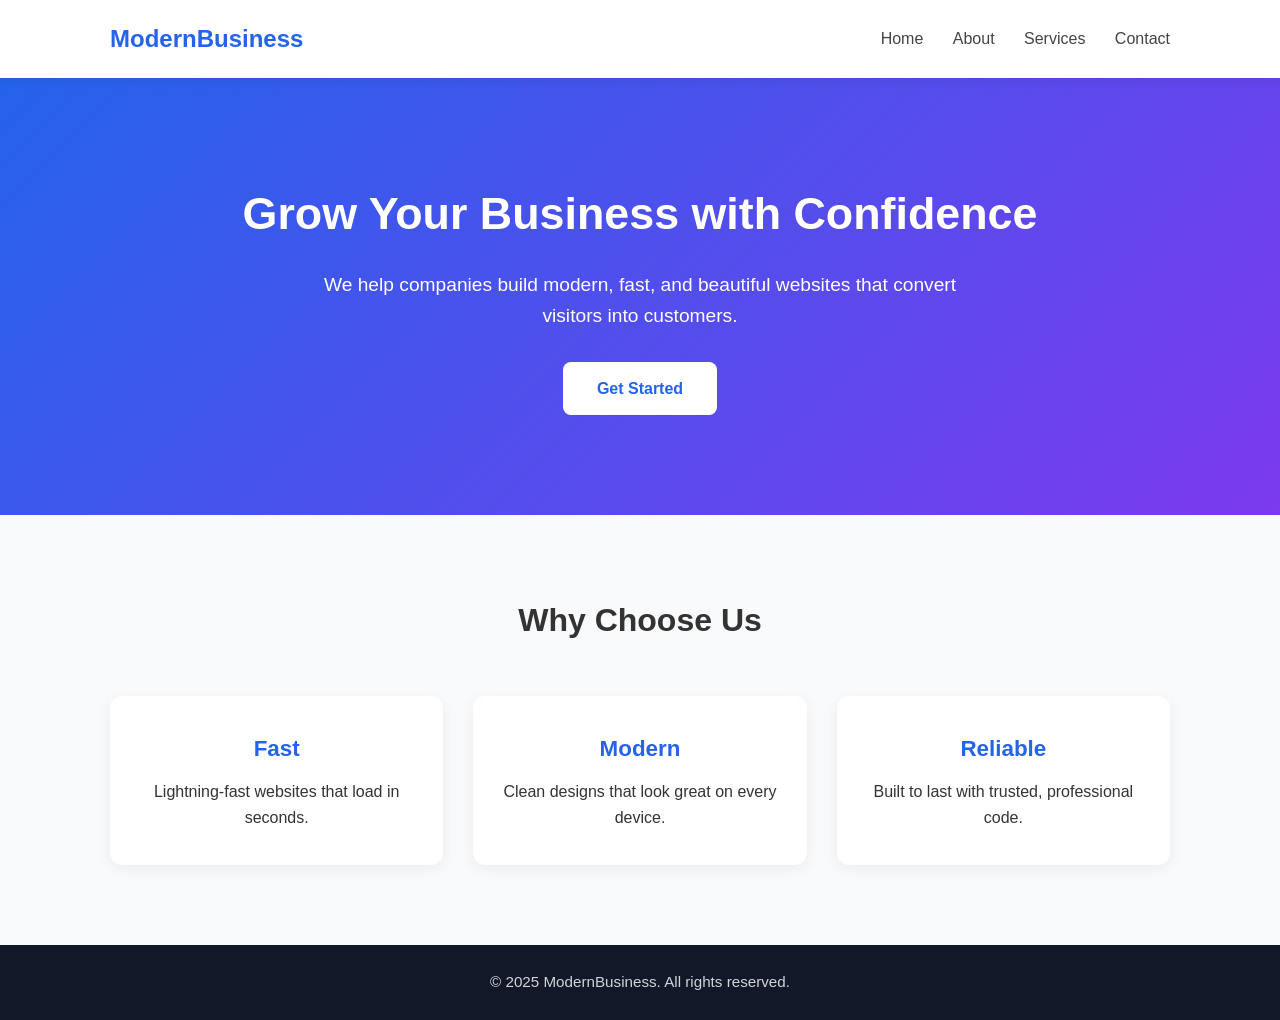
==== index.html @ 43a607f8 "Initial commit - modern business website" ====
<!DOCTYPE html>
<html lang="en">
<head>
    <meta charset="UTF-8">
    <meta name="viewport" content="width=device-width, initial-scale=1.0">
    <title>Modern Business | Home</title>
    <link rel="stylesheet" href="css/style.css">
</head>
<body>

    <!-- HEADER -->
    <header class="header">
        <div class="container">
            <a href="index.html" class="logo">ModernBusiness</a>
            <nav class="nav">
                <a href="index.html">Home</a>
                <a href="about.html">About</a>
                <a href="services.html">Services</a>
                <a href="contact.html">Contact</a>
            </nav>
        </div>
    </header>

    <!-- HERO SECTION -->
    <section class="hero">
        <div class="container">
            <h1>Grow Your Business with Confidence</h1>
            <p>We help companies build modern, fast, and beautiful websites that convert visitors into customers.</p>
            <a href="contact.html" class="btn">Get Started</a>
        </div>
    </section>

    <!-- FEATURES SECTION -->
    <section class="features">
        <div class="container">
            <h2>Why Choose Us</h2>
            <div class="feature-grid">
                <div class="feature-card">
                    <h3>Fast</h3>
                    <p>Lightning-fast websites that load in seconds.</p>
                </div>
                <div class="feature-card">
                    <h3>Modern</h3>
                    <p>Clean designs that look great on every device.</p>
                </div>
                <div class="feature-card">
                    <h3>Reliable</h3>
                    <p>Built to last with trusted, professional code.</p>
                </div>
            </div>
        </div>
    </section>

    <!-- FOOTER -->
    <footer class="footer">
        <div class="container">
            <p>© 2025 ModernBusiness. All rights reserved.</p>
        </div>
    </footer>

    <script src="js/script.js"></script>
</body>
</html>
---- css/style.css ----
/* ===== RESET & BASE ===== */
* {
    margin: 0;
    padding: 0;
    box-sizing: border-box;
}

body {
    font-family: 'Segoe UI', Arial, sans-serif;
    color: #333;
    line-height: 1.6;
}

.container {
    max-width: 1100px;
    margin: 0 auto;
    padding: 0 20px;
}

a {
    text-decoration: none;
    color: inherit;
}

/* ===== HEADER ===== */
.header {
    background: #fff;
    box-shadow: 0 2px 10px rgba(0,0,0,0.08);
    position: sticky;
    top: 0;
    z-index: 100;
}

.header .container {
    display: flex;
    justify-content: space-between;
    align-items: center;
    padding: 20px;
}

.logo {
    font-size: 1.5rem;
    font-weight: bold;
    color: #2563eb;
}

.nav a {
    margin-left: 25px;
    font-weight: 500;
    color: #444;
    transition: color 0.3s;
}

.nav a:hover {
    color: #2563eb;
}

/* ===== HERO ===== */
.hero {
    background: linear-gradient(135deg, #2563eb, #7c3aed);
    color: #fff;
    text-align: center;
    padding: 100px 20px;
}

.hero h1 {
    font-size: 2.8rem;
    margin-bottom: 20px;
}

.hero p {
    font-size: 1.2rem;
    max-width: 650px;
    margin: 0 auto 30px;
}

.btn {
    display: inline-block;
    background: #fff;
    color: #2563eb;
    padding: 14px 34px;
    border-radius: 8px;
    font-weight: bold;
    transition: transform 0.3s, box-shadow 0.3s;
}

.btn:hover {
    transform: translateY(-3px);
    box-shadow: 0 10px 25px rgba(0,0,0,0.2);
}

/* ===== FEATURES ===== */
.features {
    padding: 80px 20px;
    text-align: center;
    background: #f9fafb;
}

.features h2 {
    font-size: 2rem;
    margin-bottom: 50px;
}

.feature-grid {
    display: grid;
    grid-template-columns: repeat(auto-fit, minmax(250px, 1fr));
    gap: 30px;
}

.feature-card {
    background: #fff;
    padding: 35px 25px;
    border-radius: 12px;
    box-shadow: 0 4px 15px rgba(0,0,0,0.06);
    transition: transform 0.3s, box-shadow 0.3s;
}

.feature-card:hover {
    transform: translateY(-6px);
    box-shadow: 0 12px 30px rgba(0,0,0,0.1);
}

.feature-card h3 {
    color: #2563eb;
    font-size: 1.4rem;
    margin-bottom: 12px;
}

/* ===== FOOTER ===== */
.footer {
    background: #111827;
    color: #d1d5db;
    text-align: center;
    padding: 25px 20px;
    font-size: 0.95rem;
}

/* ===== PAGE HERO (About/Services/Contact) ===== */
.page-hero {
    background: linear-gradient(135deg, #2563eb, #7c3aed);
    color: #fff;
    text-align: center;
    padding: 70px 20px;
}

.page-hero h1 {
    font-size: 2.4rem;
    margin-bottom: 10px;
}

.page-hero p {
    font-size: 1.1rem;
}

/* ===== PAGE CONTENT ===== */
.page-content {
    padding: 70px 20px;
    background: #f9fafb;
    text-align: center;
}

.page-content h2 {
    font-size: 1.6rem;
    color: #2563eb;
    margin: 30px 0 12px;
}

.page-content h2:first-child {
    margin-top: 0;
}

.page-content p {
    margin-bottom: 15px;
    color: #444;
}

.list {
    list-style: none;
    padding: 0;
}

.list li {
    padding: 8px 0 8px 28px;
    position: relative;
    color: #444;
}

.list li::before {
    content: "✔";
    color: #2563eb;
    position: absolute;
    left: 0;
    font-weight: bold;
}

/* ===== CONTACT FORM ===== */
.contact-form {
    max-width: 600px;
    margin: 25px auto 0;
    background: #fff;
    padding: 30px;
    border-radius: 12px;
    box-shadow: 0 4px 15px rgba(0,0,0,0.06);
}

.contact-form label {
    display: block;
    margin-bottom: 6px;
    font-weight: 600;
    color: #333;
}

.contact-form input,
.contact-form textarea {
    width: 100%;
    padding: 12px 14px;
    margin-bottom: 20px;
    border: 1px solid #d1d5db;
    border-radius: 8px;
    font-family: inherit;
    font-size: 1rem;
    outline: none;
    transition: border-color 0.3s, box-shadow 0.3s;
}

.contact-form input:focus,
.contact-form textarea:focus {
    border-color: #2563eb;
    box-shadow: 0 0 0 3px rgba(37,99,235,0.15);
}

.btn-primary {
    background: #2563eb;
    color: #fff;
    border: none;
    cursor: pointer;
    font-size: 1rem;
}

.btn-primary:hover {
    background: #1d4ed8;
    transform: translateY(-2px);
}

.contact-page {
    text-align: center;
}
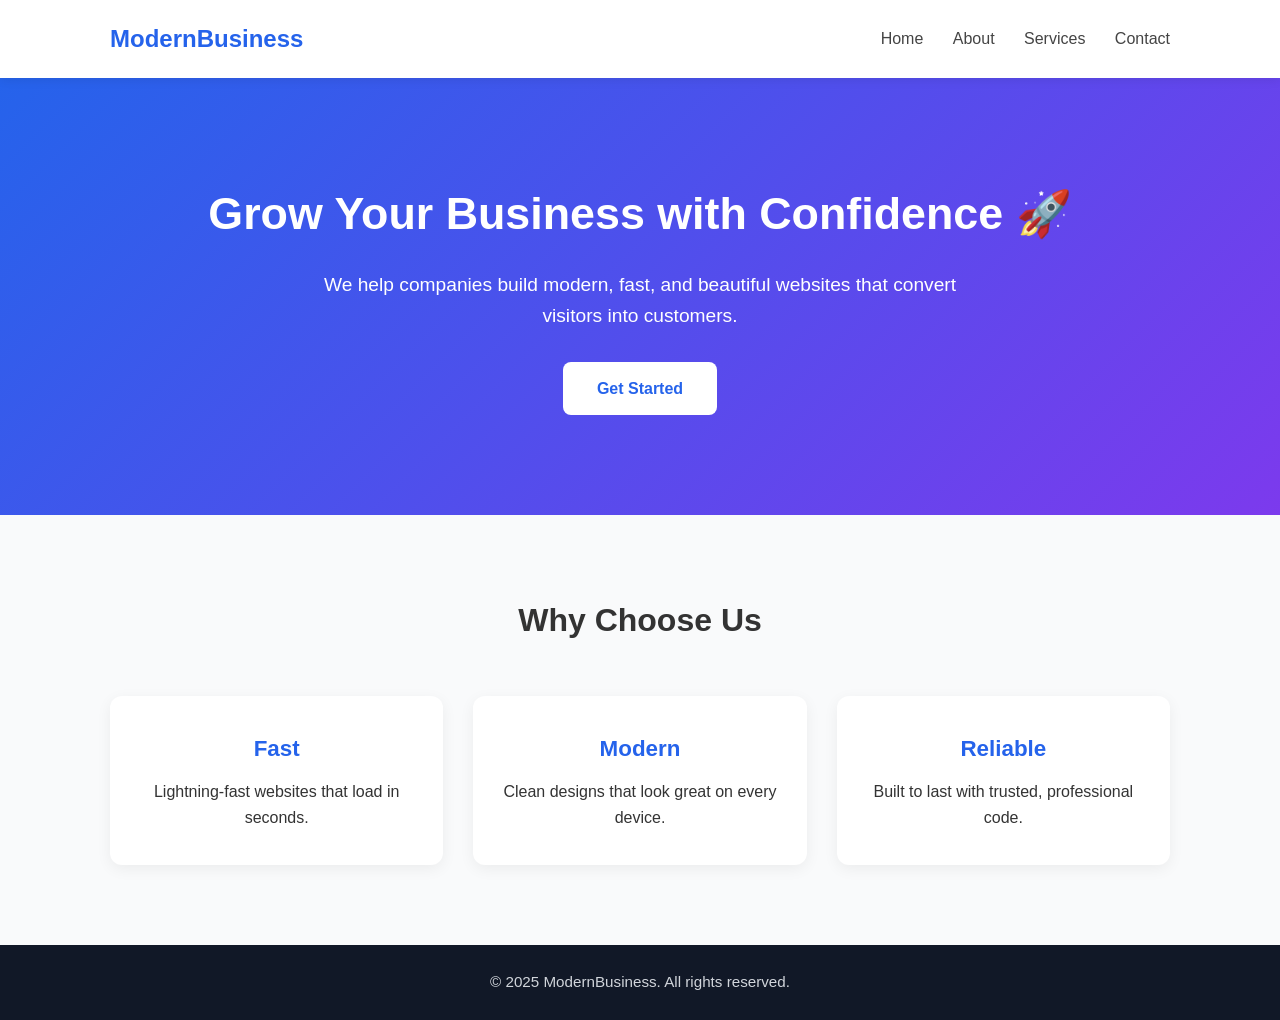
==== commit ac7359d1: "Add rocket emoji to hero heading" ====
--- a/index.html
+++ b/index.html
@@ -24,7 +24,7 @@
     <!-- HERO SECTION -->
     <section class="hero">
         <div class="container">
-            <h1>Grow Your Business with Confidence</h1>
+            <h1>Grow Your Business with Confidence 🚀</h1>
             <p>We help companies build modern, fast, and beautiful websites that convert visitors into customers.</p>
             <a href="contact.html" class="btn">Get Started</a>
         </div>
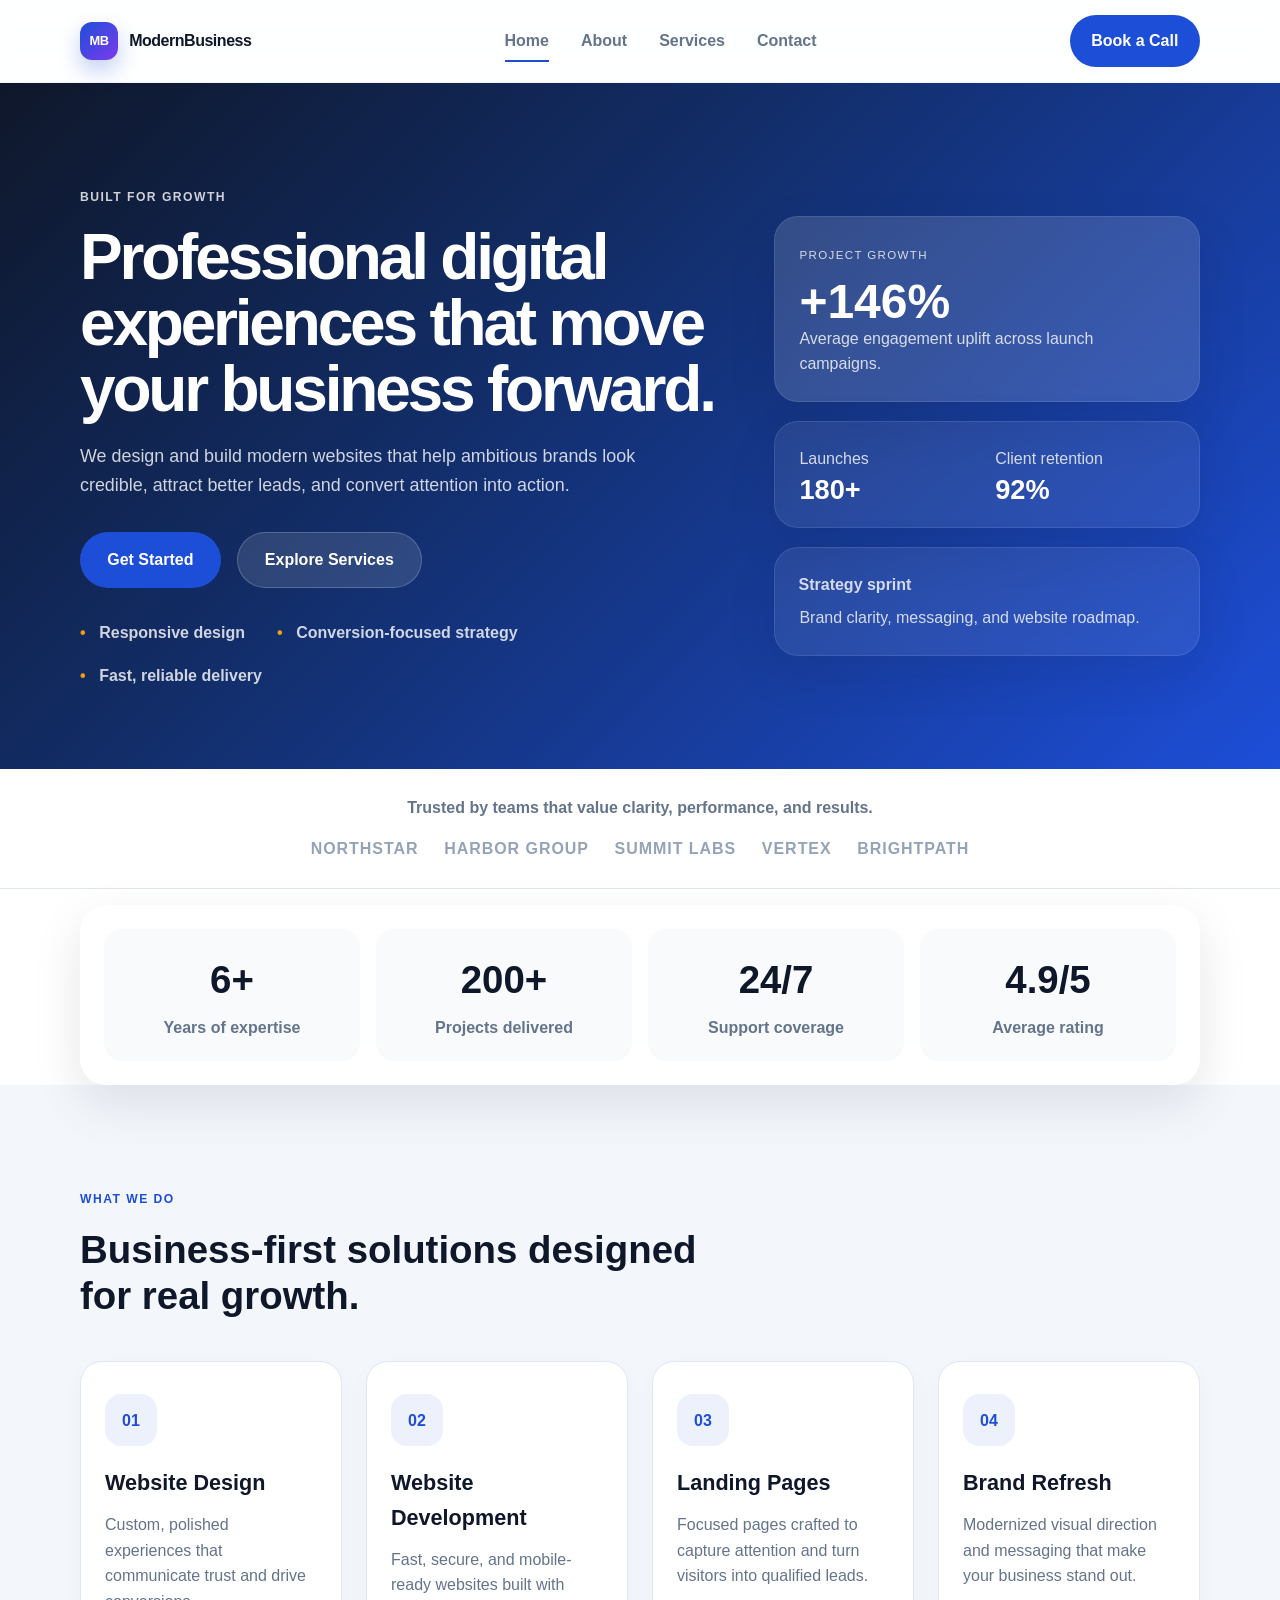
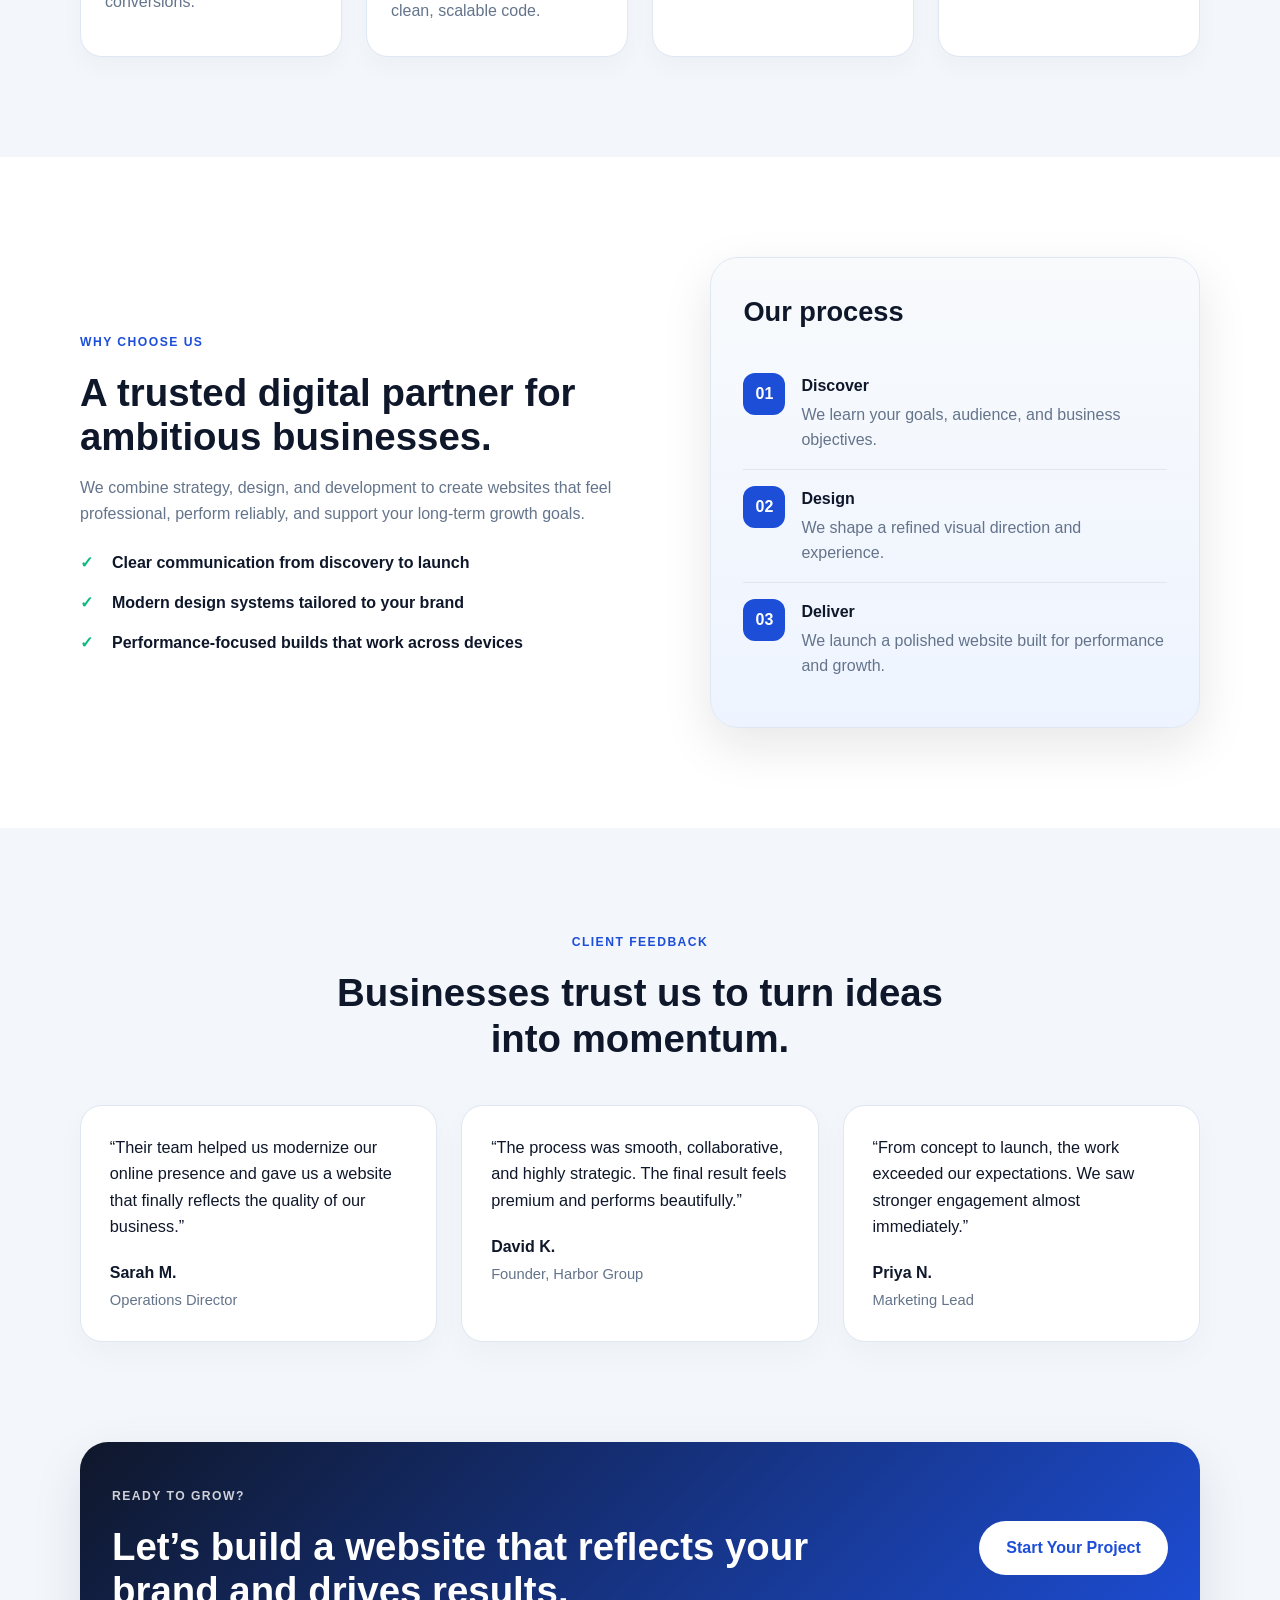
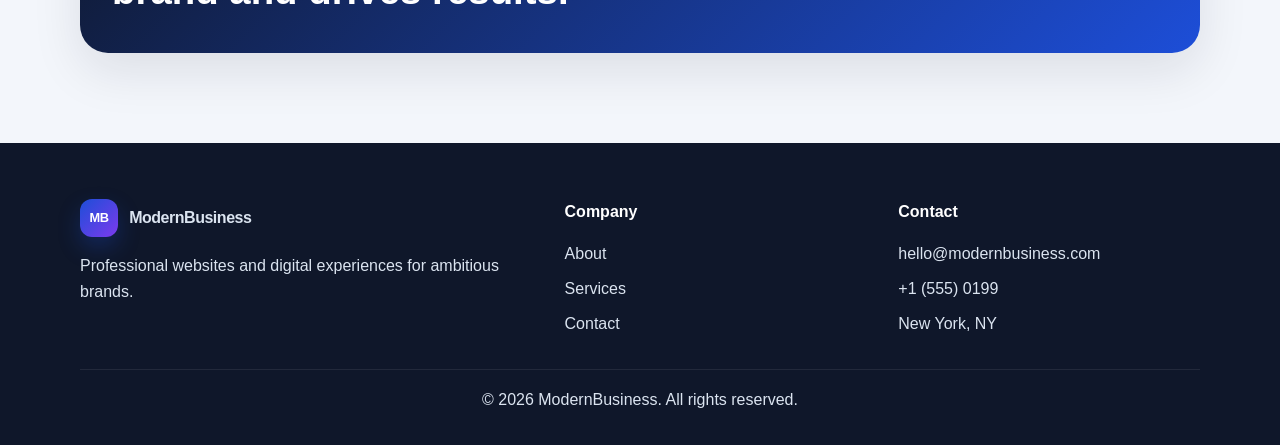
==== commit 1282d8ea: "Update website files" ====
--- a/index.html
+++ b/index.html
@@ -3,58 +3,244 @@
 <head>
     <meta charset="UTF-8">
     <meta name="viewport" content="width=device-width, initial-scale=1.0">
-    <title>Modern Business | Home</title>
+    <meta name="description" content="ModernBusiness helps brands grow with strategic web design, development, and digital support.">
+    <title>ModernBusiness | Professional Web Solutions</title>
     <link rel="stylesheet" href="css/style.css">
 </head>
 <body>
-
-    <!-- HEADER -->
     <header class="header">
-        <div class="container">
-            <a href="index.html" class="logo">ModernBusiness</a>
-            <nav class="nav">
-                <a href="index.html">Home</a>
+        <div class="container header-inner">
+            <a href="index.html" class="logo" aria-label="ModernBusiness home page">
+                <span class="logo-mark">MB</span>
+                <span>ModernBusiness</span>
+            </a>
+            <nav class="nav" aria-label="Main navigation">
+                <a href="index.html" class="active">Home</a>
                 <a href="about.html">About</a>
                 <a href="services.html">Services</a>
                 <a href="contact.html">Contact</a>
             </nav>
+            <a href="contact.html" class="btn btn-primary nav-cta">Book a Call</a>
         </div>
     </header>
 
-    <!-- HERO SECTION -->
-    <section class="hero">
-        <div class="container">
-            <h1>Grow Your Business with Confidence 🚀</h1>
-            <p>We help companies build modern, fast, and beautiful websites that convert visitors into customers.</p>
-            <a href="contact.html" class="btn">Get Started</a>
+    <main>
+        <section class="hero">
+            <div class="container hero-grid">
+                <div class="hero-content">
+                    <span class="eyebrow">Built for growth</span>
+                    <h1>Professional digital experiences that move your business forward.</h1>
+                    <p>We design and build modern websites that help ambitious brands look credible, attract better leads, and convert attention into action.</p>
+                    <div class="hero-actions">
+                        <a href="contact.html" class="btn btn-primary">Get Started</a>
+                        <a href="services.html" class="btn btn-secondary">Explore Services</a>
+                    </div>
+                    <ul class="trust-list" aria-label="Business trust points">
+                        <li>Responsive design</li>
+                        <li>Conversion-focused strategy</li>
+                        <li>Fast, reliable delivery</li>
+                    </ul>
+                </div>
+
+                <div class="hero-panel" aria-label="Business overview card">
+                    <div class="panel-card primary">
+                        <span class="panel-label">Project growth</span>
+                        <strong>+146%</strong>
+                        <p>Average engagement uplift across launch campaigns.</p>
+                    </div>
+                    <div class="panel-card statistic">
+                        <div>
+                            <span>Launches</span>
+                            <strong>180+</strong>
+                        </div>
+                        <div>
+                            <span>Client retention</span>
+                            <strong>92%</strong>
+                        </div>
+                    </div>
+                    <div class="panel-card mini">
+                        <span class="mini-title">Strategy sprint</span>
+                        <p>Brand clarity, messaging, and website roadmap.</p>
+                    </div>
+                </div>
+            </div>
+        </section>
+
+        <section class="logo-strip">
+            <div class="container">
+                <p>Trusted by teams that value clarity, performance, and results.</p>
+                <div class="logo-rows">
+                    <span>Northstar</span>
+                    <span>Harbor Group</span>
+                    <span>Summit Labs</span>
+                    <span>Vertex</span>
+                    <span>BrightPath</span>
+                </div>
+            </div>
+        </section>
+
+        <section class="stats">
+            <div class="container stats-grid">
+                <article>
+                    <strong>6+</strong>
+                    <span>Years of expertise</span>
+                </article>
+                <article>
+                    <strong>200+</strong>
+                    <span>Projects delivered</span>
+                </article>
+                <article>
+                    <strong>24/7</strong>
+                    <span>Support coverage</span>
+                </article>
+                <article>
+                    <strong>4.9/5</strong>
+                    <span>Average rating</span>
+                </article>
+            </div>
+        </section>
+
+        <section class="section services">
+            <div class="container">
+                <div class="section-heading">
+                    <span class="eyebrow dark">What we do</span>
+                    <h2>Business-first solutions designed for real growth.</h2>
+                </div>
+                <div class="feature-grid">
+                    <article class="feature-card">
+                        <div class="icon">01</div>
+                        <h3>Website Design</h3>
+                        <p>Custom, polished experiences that communicate trust and drive conversions.</p>
+                    </article>
+                    <article class="feature-card">
+                        <div class="icon">02</div>
+                        <h3>Website Development</h3>
+                        <p>Fast, secure, and mobile-ready websites built with clean, scalable code.</p>
+                    </article>
+                    <article class="feature-card">
+                        <div class="icon">03</div>
+                        <h3>Landing Pages</h3>
+                        <p>Focused pages crafted to capture attention and turn visitors into qualified leads.</p>
+                    </article>
+                    <article class="feature-card">
+                        <div class="icon">04</div>
+                        <h3>Brand Refresh</h3>
+                        <p>Modernized visual direction and messaging that make your business stand out.</p>
+                    </article>
+                </div>
+            </div>
+        </section>
+
+        <section class="section about-overview">
+            <div class="container split-layout">
+                <div class="content-block">
+                    <span class="eyebrow dark">Why choose us</span>
+                    <h2>A trusted digital partner for ambitious businesses.</h2>
+                    <p>We combine strategy, design, and development to create websites that feel professional, perform reliably, and support your long-term growth goals.</p>
+                    <ul class="check-list">
+                        <li>Clear communication from discovery to launch</li>
+                        <li>Modern design systems tailored to your brand</li>
+                        <li>Performance-focused builds that work across devices</li>
+                    </ul>
+                </div>
+                <div class="process-card">
+                    <h3>Our process</h3>
+                    <div class="process-step">
+                        <span>01</span>
+                        <div>
+                            <strong>Discover</strong>
+                            <p>We learn your goals, audience, and business objectives.</p>
+                        </div>
+                    </div>
+                    <div class="process-step">
+                        <span>02</span>
+                        <div>
+                            <strong>Design</strong>
+                            <p>We shape a refined visual direction and experience.</p>
+                        </div>
+                    </div>
+                    <div class="process-step">
+                        <span>03</span>
+                        <div>
+                            <strong>Deliver</strong>
+                            <p>We launch a polished website built for performance and growth.</p>
+                        </div>
+                    </div>
+                </div>
+            </div>
+        </section>
+
+        <section class="section testimonials">
+            <div class="container">
+                <div class="section-heading center">
+                    <span class="eyebrow dark">Client feedback</span>
+                    <h2>Businesses trust us to turn ideas into momentum.</h2>
+                </div>
+                <div class="testimonial-grid">
+                    <article class="testimonial-card">
+                        <p>“Their team helped us modernize our online presence and gave us a website that finally reflects the quality of our business.”</p>
+                        <div class="person">
+                            <strong>Sarah M.</strong>
+                            <span>Operations Director</span>
+                        </div>
+                    </article>
+                    <article class="testimonial-card">
+                        <p>“The process was smooth, collaborative, and highly strategic. The final result feels premium and performs beautifully.”</p>
+                        <div class="person">
+                            <strong>David K.</strong>
+                            <span>Founder, Harbor Group</span>
+                        </div>
+                    </article>
+                    <article class="testimonial-card">
+                        <p>“From concept to launch, the work exceeded our expectations. We saw stronger engagement almost immediately.”</p>
+                        <div class="person">
+                            <strong>Priya N.</strong>
+                            <span>Marketing Lead</span>
+                        </div>
+                    </article>
+                </div>
+            </div>
+        </section>
+
+        <section class="cta-section">
+            <div class="container cta-box">
+                <div>
+                    <span class="eyebrow light">Ready to grow?</span>
+                    <h2>Let’s build a website that reflects your brand and drives results.</h2>
+                </div>
+                <a href="contact.html" class="btn btn-primary light-btn">Start Your Project</a>
+            </div>
+        </section>
+    </main>
+
+    <footer class="footer">
+        <div class="container footer-grid">
+            <div>
+                <a href="index.html" class="logo footer-logo">
+                    <span class="logo-mark">MB</span>
+                    <span>ModernBusiness</span>
+                </a>
+                <p>Professional websites and digital experiences for ambitious brands.</p>
+            </div>
+            <div>
+                <h4>Company</h4>
+                <ul>
+                    <li><a href="about.html">About</a></li>
+                    <li><a href="services.html">Services</a></li>
+                    <li><a href="contact.html">Contact</a></li>
+                </ul>
+            </div>
+            <div>
+                <h4>Contact</h4>
+                <ul>
+                    <li><a href="mailto:hello@modernbusiness.com">hello@modernbusiness.com</a></li>
+                    <li><a href="tel:+15550199">+1 (555) 0199</a></li>
+                    <li>New York, NY</li>
+                </ul>
+            </div>
         </div>
-    </section>
-
-    <!-- FEATURES SECTION -->
-    <section class="features">
-        <div class="container">
-            <h2>Why Choose Us</h2>
-            <div class="feature-grid">
-                <div class="feature-card">
-                    <h3>Fast</h3>
-                    <p>Lightning-fast websites that load in seconds.</p>
-                </div>
-                <div class="feature-card">
-                    <h3>Modern</h3>
-                    <p>Clean designs that look great on every device.</p>
-                </div>
-                <div class="feature-card">
-                    <h3>Reliable</h3>
-                    <p>Built to last with trusted, professional code.</p>
-                </div>
-            </div>
-        </div>
-    </section>
-
-    <!-- FOOTER -->
-    <footer class="footer">
-        <div class="container">
-            <p>© 2025 ModernBusiness. All rights reserved.</p>
+        <div class="container footer-bottom">
+            <p>© <span id="year"></span> ModernBusiness. All rights reserved.</p>
         </div>
     </footer>
 
--- a/css/style.css
+++ b/css/style.css
@@ -1,20 +1,37 @@
-/* ===== RESET & BASE ===== */
+:root {
+    --primary: #1d4ed8;
+    --primary-dark: #153ea8;
+    --secondary: #0f172a;
+    --accent: #f59e0b;
+    --bg: #f3f6fb;
+    --panel: #ffffff;
+    --muted: #64748b;
+    --text: #0f172a;
+    --line: #dfe7f3;
+    --success: #10b981;
+    --shadow: 0 18px 50px rgba(15, 23, 42, 0.10);
+}
+
 * {
     margin: 0;
     padding: 0;
     box-sizing: border-box;
 }
 
+html {
+    scroll-behavior: smooth;
+}
+
 body {
     font-family: 'Segoe UI', Arial, sans-serif;
-    color: #333;
+    color: var(--text);
+    background: var(--bg);
     line-height: 1.6;
 }
 
-.container {
-    max-width: 1100px;
-    margin: 0 auto;
-    padding: 0 20px;
+img {
+    max-width: 100%;
+    display: block;
 }
 
 a {
@@ -22,226 +39,763 @@
     color: inherit;
 }
 
-/* ===== HEADER ===== */
+ul {
+    list-style: none;
+}
+
+p {
+    color: var(--muted);
+}
+
+.container {
+    width: min(1120px, calc(100% - 32px));
+    margin: 0 auto;
+}
+
+.section {
+    padding: 100px 0;
+}
+
+.section-heading {
+    max-width: 650px;
+    margin-bottom: 42px;
+}
+
+.section-heading.center {
+    margin-left: auto;
+    margin-right: auto;
+    text-align: center;
+}
+
+.section-heading h2 {
+    font-size: clamp(2rem, 3vw, 2.8rem);
+    line-height: 1.2;
+    color: var(--secondary);
+}
+
+.eyebrow {
+    display: inline-block;
+    font-size: 0.76rem;
+    letter-spacing: 0.12em;
+    text-transform: uppercase;
+    font-weight: 700;
+    color: rgba(255, 255, 255, 0.8);
+    margin-bottom: 18px;
+}
+
+.eyebrow.dark {
+    color: var(--primary);
+}
+
+.eyebrow.light {
+    color: rgba(255, 255, 255, 0.8);
+}
+
+.btn {
+    display: inline-flex;
+    align-items: center;
+    justify-content: center;
+    border-radius: 999px;
+    padding: 0.9rem 1.7rem;
+    font-weight: 700;
+    transition: transform 0.25s ease, box-shadow 0.25s ease, background 0.25s ease;
+}
+
+.btn:hover {
+    transform: translateY(-2px);
+    box-shadow: 0 12px 20px rgba(29, 78, 216, 0.16);
+}
+
+.btn-primary {
+    background: var(--primary);
+    color: #fff;
+}
+
+.btn-primary:hover {
+    background: var(--primary-dark);
+}
+
+.btn-secondary {
+    background: rgba(255, 255, 255, 0.12);
+    color: #fff;
+    border: 1px solid rgba(255, 255, 255, 0.2);
+}
+
+.nav-cta {
+    padding: 0.8rem 1.35rem;
+}
+
+.light-btn {
+    background: #fff;
+    color: var(--primary);
+}
+
 .header {
-    background: #fff;
-    box-shadow: 0 2px 10px rgba(0,0,0,0.08);
     position: sticky;
     top: 0;
-    z-index: 100;
-}
-
-.header .container {
+    z-index: 50;
+    background: rgba(255, 255, 255, 0.92);
+    backdrop-filter: blur(12px);
+    border-bottom: 1px solid rgba(15, 23, 42, 0.05);
+}
+
+.header-inner {
+    display: flex;
+    align-items: center;
+    justify-content: space-between;
+    min-height: 82px;
+    gap: 24px;
+}
+
+.logo {
+    display: inline-flex;
+    align-items: center;
+    gap: 0.7rem;
+    font-weight: 800;
+    color: var(--secondary);
+    letter-spacing: -0.03em;
+}
+
+.logo-mark {
+    width: 38px;
+    height: 38px;
+    border-radius: 12px;
+    display: inline-flex;
+    align-items: center;
+    justify-content: center;
+    background: linear-gradient(135deg, var(--primary), #7c3aed);
+    color: #fff;
+    font-size: 0.8rem;
+    box-shadow: 0 10px 22px rgba(29, 78, 216, 0.28);
+}
+
+.nav {
+    display: flex;
+    align-items: center;
+    gap: 2rem;
+    color: var(--muted);
+    font-weight: 600;
+}
+
+.nav a {
+    position: relative;
+}
+
+.nav a::after {
+    content: "";
+    position: absolute;
+    left: 0;
+    bottom: -8px;
+    width: 100%;
+    height: 2px;
+    background: var(--primary);
+    transform: scaleX(0);
+    transform-origin: center;
+    transition: transform 0.25s ease;
+}
+
+.nav a:hover::after,
+.nav a.active::after {
+    transform: scaleX(1);
+}
+
+.hero {
+    background: linear-gradient(135deg, #0f172a 0%, #122d68 40%, #1d4ed8 100%);
+    color: #fff;
+    padding: 100px 0 80px;
+}
+
+.hero-grid {
+    display: grid;
+    grid-template-columns: 1.2fr 0.8fr;
+    align-items: center;
+    gap: 56px;
+}
+
+.hero-content h1 {
+    font-size: clamp(2.7rem, 5vw, 4.5rem);
+    line-height: 1.03;
+    letter-spacing: -0.05em;
+    margin-bottom: 1.2rem;
+}
+
+.hero-content p {
+    font-size: 1.12rem;
+    max-width: 620px;
+    color: rgba(255, 255, 255, 0.8);
+    margin-bottom: 2rem;
+}
+
+.hero-actions {
+    display: flex;
+    flex-wrap: wrap;
+    gap: 1rem;
+    margin-bottom: 2rem;
+}
+
+.trust-list {
+    display: flex;
+    flex-wrap: wrap;
+    gap: 1.1rem 2rem;
+    color: rgba(255, 255, 255, 0.8);
+    font-weight: 600;
+}
+
+.trust-list li {
+    position: relative;
+    padding-left: 1.2rem;
+}
+
+.trust-list li::before {
+    content: "•";
+    position: absolute;
+    left: 0;
+    color: var(--accent);
+}
+
+.hero-panel {
+    display: grid;
+    gap: 1.2rem;
+}
+
+.panel-card {
+    background: rgba(255, 255, 255, 0.08);
+    border: 1px solid rgba(255, 255, 255, 0.1);
+    backdrop-filter: blur(8px);
+    border-radius: 24px;
+    padding: 1.5rem;
+    box-shadow: var(--shadow);
+}
+
+.panel-card.primary {
+    background: rgba(255, 255, 255, 0.14);
+}
+
+.panel-card strong {
+    display: block;
+    font-size: clamp(2.2rem, 4vw, 3rem);
+    line-height: 1;
+    margin-top: 0.7rem;
+}
+
+.panel-card p,
+.panel-card span {
+    color: rgba(255, 255, 255, 0.8);
+}
+
+.panel-label {
+    text-transform: uppercase;
+    letter-spacing: 0.12em;
+    font-size: 0.72rem;
+}
+
+.statistic {
     display: flex;
     justify-content: space-between;
-    align-items: center;
-    padding: 20px;
-}
-
-.logo {
-    font-size: 1.5rem;
-    font-weight: bold;
-    color: #2563eb;
-}
-
-.nav a {
-    margin-left: 25px;
-    font-weight: 500;
-    color: #444;
-    transition: color 0.3s;
-}
-
-.nav a:hover {
-    color: #2563eb;
-}
-
-/* ===== HERO ===== */
-.hero {
-    background: linear-gradient(135deg, #2563eb, #7c3aed);
-    color: #fff;
+    gap: 1rem;
+}
+
+.statistic div {
+    flex: 1;
+}
+
+.statistic strong {
+    font-size: 1.7rem;
+    margin-top: 0.25rem;
+}
+
+.mini-title {
+    display: inline-block;
+    font-weight: 700;
+    margin-bottom: 0.5rem;
+    color: var(--accent);
+}
+
+.logo-strip {
+    background: #fff;
+    border-bottom: 1px solid var(--line);
+    padding: 26px 0;
+}
+
+.logo-strip .container p {
     text-align: center;
-    padding: 100px 20px;
-}
-
-.hero h1 {
-    font-size: 2.8rem;
-    margin-bottom: 20px;
-}
-
-.hero p {
-    font-size: 1.2rem;
-    max-width: 650px;
-    margin: 0 auto 30px;
-}
-
-.btn {
-    display: inline-block;
+    color: var(--muted);
+    margin-bottom: 1rem;
+    font-weight: 600;
+}
+
+.logo-rows {
+    display: flex;
+    justify-content: center;
+    gap: clamp(1rem, 2vw, 2.5rem);
+    flex-wrap: wrap;
+    color: #94a3b8;
+    font-weight: 800;
+    letter-spacing: 0.06em;
+    text-transform: uppercase;
+}
+
+.stats {
+    padding: 50px 0 0;
     background: #fff;
-    color: #2563eb;
-    padding: 14px 34px;
-    border-radius: 8px;
-    font-weight: bold;
-    transition: transform 0.3s, box-shadow 0.3s;
-}
-
-.btn:hover {
-    transform: translateY(-3px);
-    box-shadow: 0 10px 25px rgba(0,0,0,0.2);
-}
-
-/* ===== FEATURES ===== */
-.features {
-    padding: 80px 20px;
+}
+
+.stats-grid {
+    display: grid;
+    grid-template-columns: repeat(4, minmax(0, 1fr));
+    gap: 1rem;
+    background: #fff;
+    border-radius: 26px;
+    box-shadow: var(--shadow);
+    padding: 1.5rem;
+    margin-top: -34px;
+    position: relative;
+    z-index: 2;
+}
+
+.stats-grid article {
     text-align: center;
-    background: #f9fafb;
-}
-
-.features h2 {
-    font-size: 2rem;
-    margin-bottom: 50px;
+    padding: 1.25rem 0.8rem;
+    border-radius: 18px;
+    background: #f8fafc;
+}
+
+.stats-grid strong {
+    display: block;
+    font-size: clamp(1.8rem, 3vw, 2.5rem);
+    color: var(--secondary);
+    margin-bottom: 0.3rem;
+}
+
+.stats-grid span {
+    color: var(--muted);
+    font-weight: 600;
+}
+
+.services {
+    background: var(--bg);
 }
 
 .feature-grid {
     display: grid;
-    grid-template-columns: repeat(auto-fit, minmax(250px, 1fr));
-    gap: 30px;
+    grid-template-columns: repeat(4, minmax(0, 1fr));
+    gap: 1.5rem;
 }
 
 .feature-card {
     background: #fff;
-    padding: 35px 25px;
-    border-radius: 12px;
-    box-shadow: 0 4px 15px rgba(0,0,0,0.06);
-    transition: transform 0.3s, box-shadow 0.3s;
+    border: 1px solid var(--line);
+    border-radius: 22px;
+    padding: 2rem 1.5rem;
+    box-shadow: 0 10px 24px rgba(15, 23, 42, 0.03);
+    transition: transform 0.25s ease, box-shadow 0.25s ease;
 }
 
 .feature-card:hover {
     transform: translateY(-6px);
-    box-shadow: 0 12px 30px rgba(0,0,0,0.1);
+    box-shadow: 0 18px 42px rgba(29, 78, 216, 0.08);
+}
+
+.icon {
+    width: 52px;
+    height: 52px;
+    border-radius: 16px;
+    display: inline-flex;
+    align-items: center;
+    justify-content: center;
+    background: rgba(29, 78, 216, 0.08);
+    color: var(--primary);
+    font-weight: 800;
+    margin-bottom: 1.25rem;
 }
 
 .feature-card h3 {
-    color: #2563eb;
-    font-size: 1.4rem;
-    margin-bottom: 12px;
-}
-
-/* ===== FOOTER ===== */
-.footer {
-    background: #111827;
-    color: #d1d5db;
-    text-align: center;
-    padding: 25px 20px;
-    font-size: 0.95rem;
-}
-
-/* ===== PAGE HERO (About/Services/Contact) ===== */
-.page-hero {
-    background: linear-gradient(135deg, #2563eb, #7c3aed);
-    color: #fff;
-    text-align: center;
-    padding: 70px 20px;
-}
-
-.page-hero h1 {
-    font-size: 2.4rem;
-    margin-bottom: 10px;
-}
-
-.page-hero p {
-    font-size: 1.1rem;
-}
-
-/* ===== PAGE CONTENT ===== */
-.page-content {
-    padding: 70px 20px;
-    background: #f9fafb;
-    text-align: center;
-}
-
-.page-content h2 {
-    font-size: 1.6rem;
-    color: #2563eb;
-    margin: 30px 0 12px;
-}
-
-.page-content h2:first-child {
-    margin-top: 0;
-}
-
-.page-content p {
-    margin-bottom: 15px;
-    color: #444;
-}
-
-.list {
-    list-style: none;
-    padding: 0;
-}
-
-.list li {
-    padding: 8px 0 8px 28px;
+    font-size: 1.35rem;
+    margin-bottom: 0.7rem;
+    color: var(--secondary);
+}
+
+.about-overview {
+    background: #fff;
+}
+
+.split-layout {
+    display: grid;
+    grid-template-columns: 1.1fr 0.9fr;
+    gap: 2rem;
+    align-items: center;
+}
+
+.content-block h2 {
+    font-size: clamp(2rem, 3vw, 2.7rem);
+    color: var(--secondary);
+    margin-bottom: 1rem;
+    line-height: 1.15;
+}
+
+.content-block p {
+    margin-bottom: 1.5rem;
+    max-width: 540px;
+}
+
+.check-list {
+    display: grid;
+    gap: 0.9rem;
+}
+
+.check-list li {
     position: relative;
-    color: #444;
-}
-
-.list li::before {
-    content: "✔";
-    color: #2563eb;
+    padding-left: 2rem;
+    color: var(--secondary);
+    font-weight: 600;
+}
+
+.check-list li::before {
+    content: "✓";
     position: absolute;
     left: 0;
-    font-weight: bold;
-}
-
-/* ===== CONTACT FORM ===== */
+    top: 0;
+    color: var(--success);
+    font-weight: 800;
+}
+
+.process-card {
+    background: linear-gradient(180deg, #f8fafc 0%, #eef4ff 100%);
+    border: 1px solid var(--line);
+    border-radius: 28px;
+    padding: 2rem;
+    box-shadow: var(--shadow);
+}
+
+.process-card h3 {
+    font-size: 1.7rem;
+    margin-bottom: 1.5rem;
+    color: var(--secondary);
+}
+
+.process-step {
+    display: flex;
+    gap: 1rem;
+    align-items: flex-start;
+    padding: 1rem 0;
+    border-bottom: 1px solid var(--line);
+}
+
+.process-step:last-child {
+    border-bottom: none;
+}
+
+.process-step span {
+    width: 42px;
+    height: 42px;
+    border-radius: 12px;
+    background: var(--primary);
+    color: #fff;
+    display: inline-flex;
+    align-items: center;
+    justify-content: center;
+    font-weight: 700;
+    flex-shrink: 0;
+}
+
+.process-step strong {
+    display: block;
+    color: var(--secondary);
+    margin-bottom: 0.2rem;
+}
+
+.testimonials {
+    background: var(--bg);
+}
+
+.testimonial-grid {
+    display: grid;
+    grid-template-columns: repeat(3, minmax(0, 1fr));
+    gap: 1.5rem;
+}
+
+.testimonial-card {
+    background: #fff;
+    border-radius: 22px;
+    border: 1px solid var(--line);
+    padding: 1.8rem;
+    box-shadow: 0 12px 30px rgba(15, 23, 42, 0.03);
+}
+
+.testimonial-card p {
+    color: var(--secondary);
+    font-size: 1.02rem;
+    margin-bottom: 1.35rem;
+}
+
+.person {
+    display: flex;
+    flex-direction: column;
+    gap: 0.2rem;
+}
+
+.person strong {
+    color: var(--secondary);
+}
+
+.person span {
+    color: var(--muted);
+    font-size: 0.92rem;
+}
+
+.cta-section {
+    padding: 0 0 90px;
+    background: var(--bg);
+}
+
+.cta-box {
+    display: flex;
+    align-items: center;
+    justify-content: space-between;
+    gap: 1rem;
+    background: linear-gradient(135deg, #0f172a 0%, #1d4ed8 100%);
+    color: #fff;
+    border-radius: 28px;
+    padding: 2.5rem 2rem;
+    box-shadow: var(--shadow);
+}
+
+.cta-box h2 {
+    font-size: clamp(1.8rem, 3vw, 2.5rem);
+    line-height: 1.15;
+    max-width: 700px;
+}
+
+.footer {
+    background: #0f172a;
+    color: #dbe4f0;
+    padding-top: 3.5rem;
+}
+
+.footer-grid {
+    display: grid;
+    grid-template-columns: 1.5fr 1fr 1fr;
+    gap: 2rem;
+    padding-bottom: 2rem;
+}
+
+.footer-logo {
+    color: #fff;
+    margin-bottom: 1rem;
+}
+
+.footer h4 {
+    color: #fff;
+    margin-bottom: 1rem;
+    font-size: 1rem;
+}
+
+.footer ul {
+    display: grid;
+    gap: 0.6rem;
+    color: #dbe4f0;
+}
+
+.footer p,
+.footer li,
+.footer a {
+    color: #dbe4f0;
+}
+
+.footer-bottom {
+    border-top: 1px solid rgba(255, 255, 255, 0.08);
+    padding: 1.1rem 0 2rem;
+    text-align: center;
+}
+
+.page-hero {
+    background: linear-gradient(135deg, #0f172a 0%, #133a8d 45%, #1d4ed8 100%);
+    color: #fff;
+    padding: 90px 0 70px;
+    text-align: center;
+}
+
+.page-hero h1 {
+    font-size: clamp(2.2rem, 4vw, 3.3rem);
+    letter-spacing: -0.05em;
+    margin-bottom: 0.8rem;
+}
+
+.page-hero p {
+    color: rgba(255, 255, 255, 0.82);
+    font-size: 1.05rem;
+}
+
+.page-content {
+    padding: 80px 0;
+    background: var(--bg);
+}
+
+.page-content .container {
+    max-width: 900px;
+}
+
+.page-content h2 {
+    font-size: clamp(1.7rem, 2.5vw, 2.1rem);
+    color: var(--secondary);
+    margin: 2.2rem 0 0.7rem;
+}
+
+.page-content p,
+.page-content li {
+    color: var(--muted);
+}
+
+.page-content .list {
+    display: grid;
+    gap: 0.7rem;
+    margin-top: 1rem;
+}
+
+.page-content .list li {
+    position: relative;
+    padding-left: 1.8rem;
+    font-weight: 600;
+}
+
+.page-content .list li::before {
+    content: "✓";
+    position: absolute;
+    left: 0;
+    color: var(--success);
+    font-weight: 800;
+}
+
+.contact-page {
+    text-align: center;
+}
+
 .contact-form {
-    max-width: 600px;
-    margin: 25px auto 0;
+    max-width: 680px;
+    margin: 2rem auto 0;
     background: #fff;
-    padding: 30px;
-    border-radius: 12px;
-    box-shadow: 0 4px 15px rgba(0,0,0,0.06);
+    border: 1px solid var(--line);
+    border-radius: 24px;
+    padding: 2rem;
+    box-shadow: var(--shadow);
+    text-align: left;
 }
 
 .contact-form label {
     display: block;
-    margin-bottom: 6px;
-    font-weight: 600;
-    color: #333;
+    margin-bottom: 0.45rem;
+    color: var(--secondary);
+    font-weight: 700;
 }
 
 .contact-form input,
 .contact-form textarea {
     width: 100%;
-    padding: 12px 14px;
-    margin-bottom: 20px;
-    border: 1px solid #d1d5db;
-    border-radius: 8px;
-    font-family: inherit;
-    font-size: 1rem;
-    outline: none;
-    transition: border-color 0.3s, box-shadow 0.3s;
+    padding: 0.9rem 1rem;
+    border-radius: 12px;
+    border: 1px solid var(--line);
+    background: #f8fafc;
+    font: inherit;
+    margin-bottom: 1.2rem;
+    color: var(--text);
 }
 
 .contact-form input:focus,
 .contact-form textarea:focus {
-    border-color: #2563eb;
-    box-shadow: 0 0 0 3px rgba(37,99,235,0.15);
-}
-
-.btn-primary {
-    background: #2563eb;
-    color: #fff;
+    outline: none;
+    border-color: rgba(29, 78, 216, 0.6);
+    box-shadow: 0 0 0 4px rgba(29, 78, 216, 0.08);
+}
+
+.contact-form button {
     border: none;
+    font: inherit;
     cursor: pointer;
-    font-size: 1rem;
-}
-
-.btn-primary:hover {
-    background: #1d4ed8;
-    transform: translateY(-2px);
-}
-
-.contact-page {
-    text-align: center;
+}
+
+@media (max-width: 900px) {
+    .hero-grid,
+    .split-layout,
+    .feature-grid,
+    .testimonial-grid,
+    .footer-grid {
+        grid-template-columns: 1fr 1fr;
+    }
+
+    .hero-grid,
+    .split-layout,
+    .feature-grid,
+    .testimonial-grid,
+    .footer-grid {
+        display: grid;
+    }
+
+    .feature-grid {
+        grid-template-columns: repeat(2, minmax(0, 1fr));
+    }
+
+    .stats-grid {
+        grid-template-columns: repeat(2, minmax(0, 1fr));
+    }
+}
+
+@media (max-width: 720px) {
+    .header-inner,
+    .nav,
+    .cta-box,
+    .hero-grid,
+    .split-layout,
+    .feature-grid,
+    .testimonial-grid,
+    .stats-grid,
+    .footer-grid {
+        grid-template-columns: 1fr;
+        flex-direction: column;
+        align-items: flex-start;
+    }
+
+    .header-inner {
+        display: flex;
+        padding: 1rem 0;
+    }
+
+    .nav {
+        display: none;
+    }
+
+    .hero {
+        padding-top: 70px;
+    }
+
+    .hero-content h1 {
+        font-size: 2.7rem;
+    }
+
+    .stats-grid {
+        margin-top: 0;
+        padding-top: 1rem;
+    }
+
+    .cta-box {
+        padding: 2rem 1.4rem;
+    }
+}
+
+@media (max-width: 480px) {
+    .hero-actions {
+        flex-direction: column;
+        align-items: stretch;
+    }
+
+    .btn,
+    .nav-cta {
+        width: 100%;
+    }
+
+    .feature-card,
+    .testimonial-card,
+    .process-card,
+    .contact-form {
+        padding: 1.3rem;
+    }
 }
